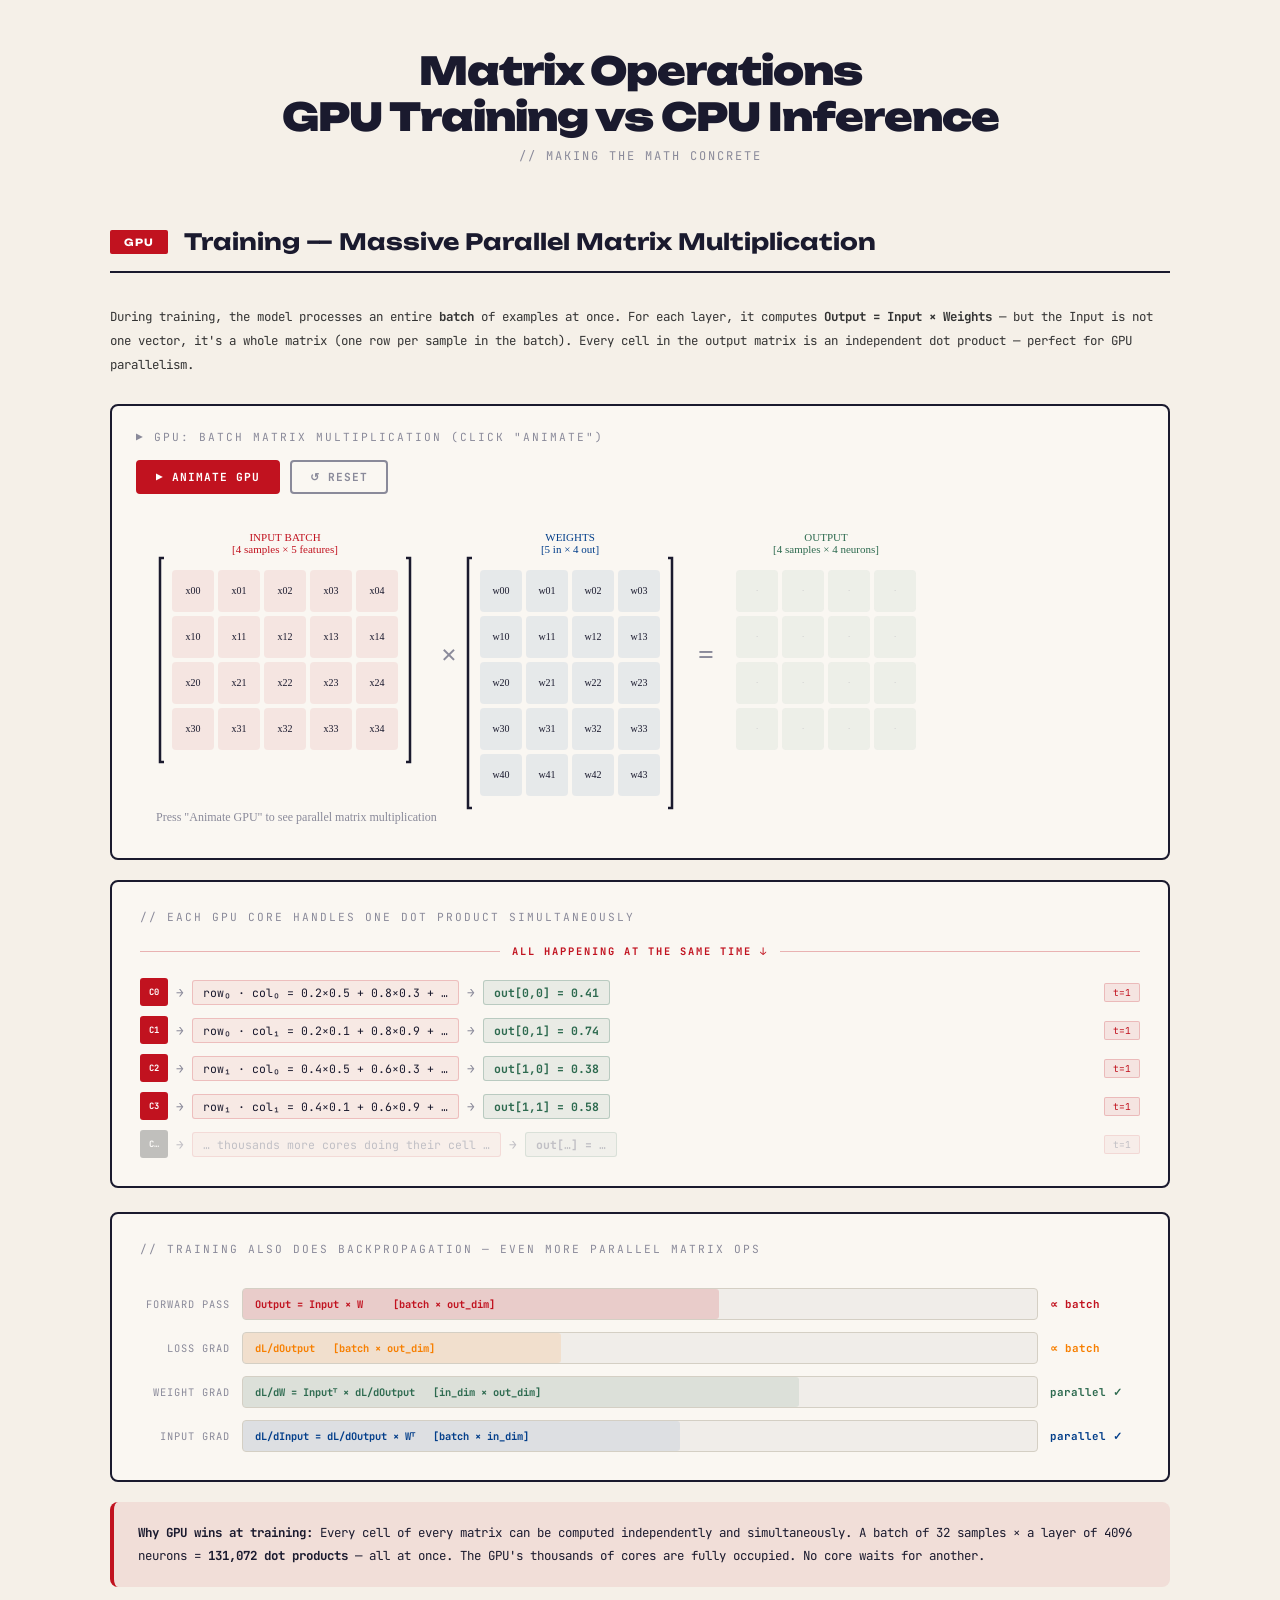
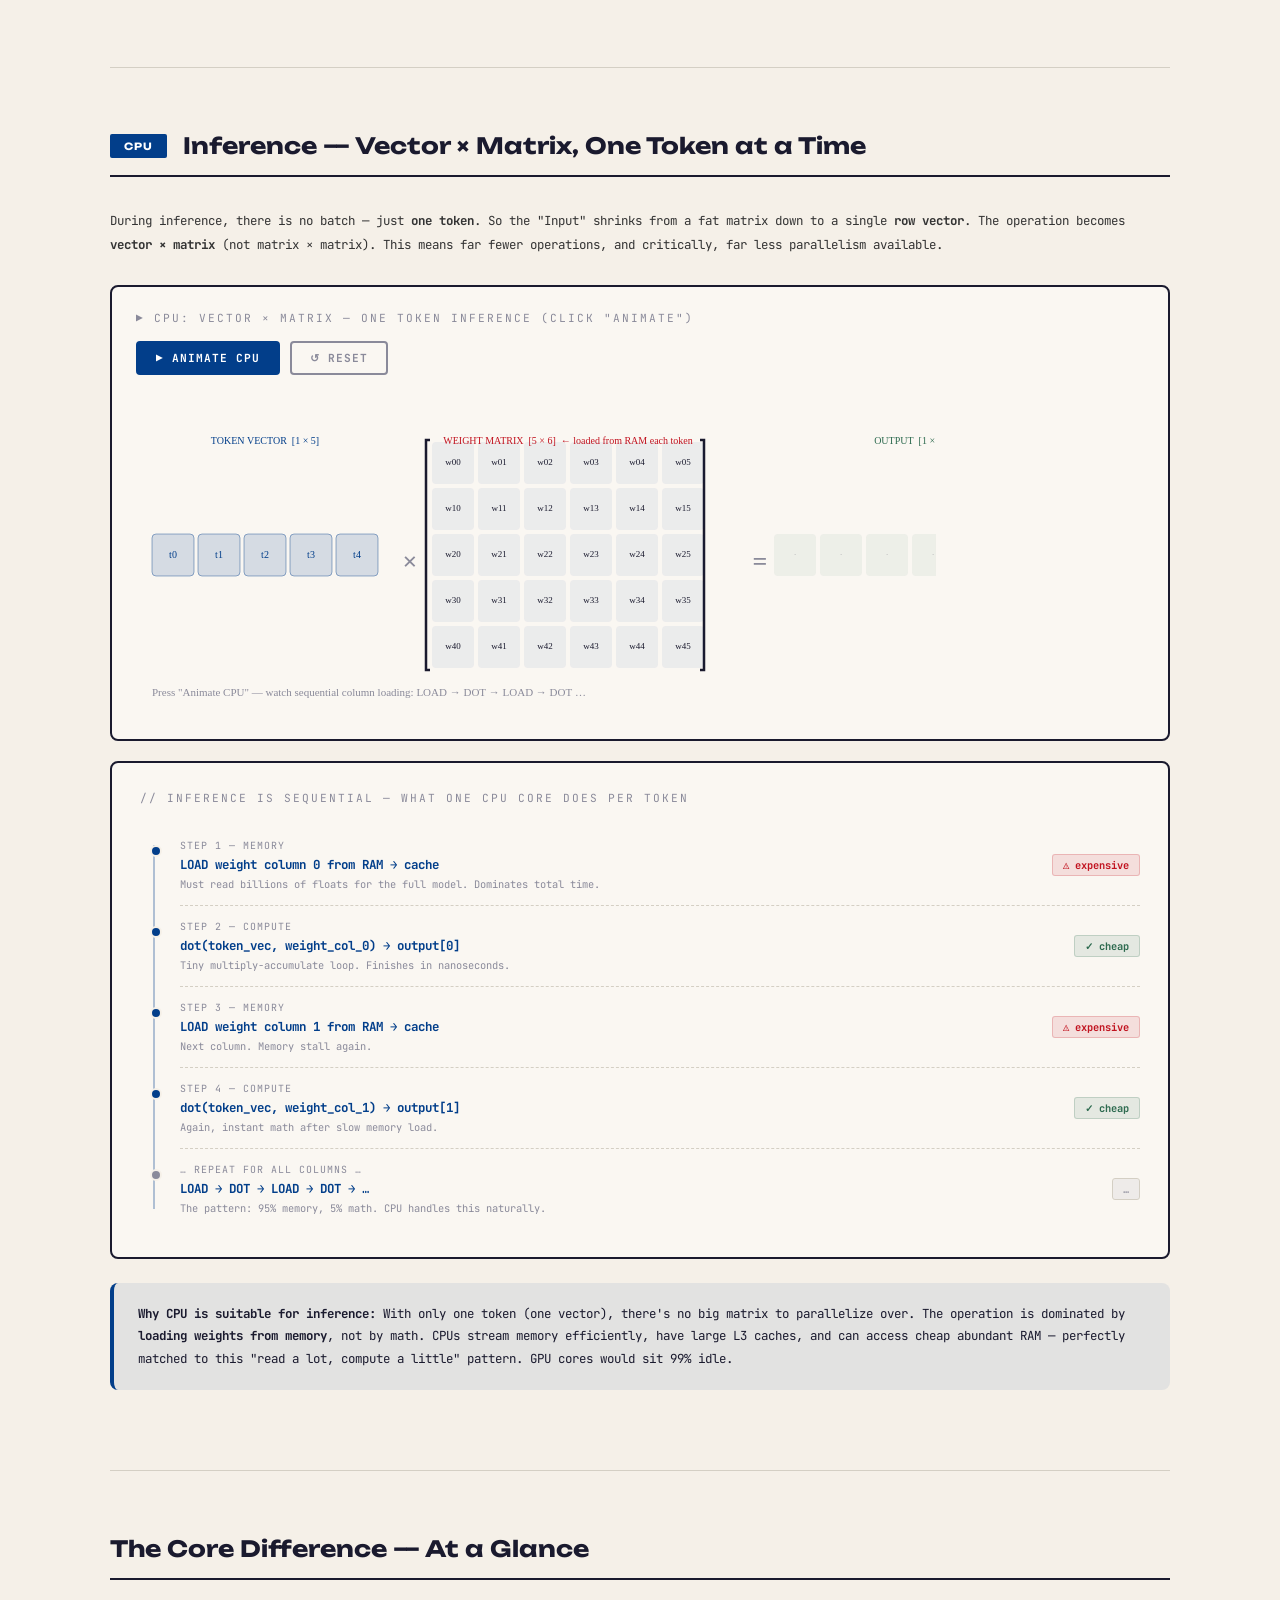
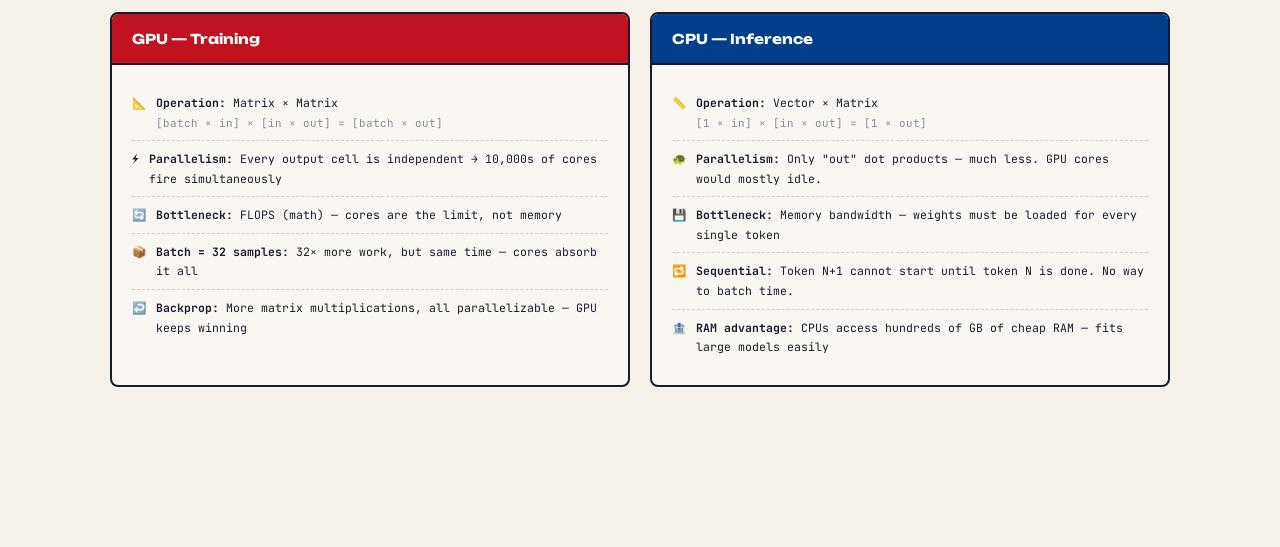
==== src/matrix_operations.html @ 8b4aabcf "diagrams" ====
<!DOCTYPE html>
<html lang="en">
<head>
<meta charset="UTF-8">
<meta name="viewport" content="width=device-width, initial-scale=1.0">
<title>Matrix Operations — GPU Training vs CPU Inference</title>
<link href="https://fonts.googleapis.com/css2?family=JetBrains+Mono:wght@400;700&family=Unbounded:wght@400;700;900&display=swap" rel="stylesheet">
<link rel="stylesheet" href="styles.css">
</head>
<body>
<div class="page">

<h1>Matrix Operations<br>GPU Training vs CPU Inference</h1>
<p class="subtitle">// making the math concrete</p>

<!-- ═══════════════════════════════════════════
     SECTION A: GPU — TRAINING
═══════════════════════════════════════════ -->
<div class="section">
  <div class="sec-header">
    <span class="sec-chip chip-gpu">GPU</span>
    <h2>Training — Massive Parallel Matrix Multiplication</h2>
  </div>

  <p style="font-size:0.78rem;line-height:1.9;color:#333;margin-bottom:28px;">
    During training, the model processes an entire <strong>batch</strong> of examples at once.
    For each layer, it computes <strong>Output = Input × Weights</strong> — but the Input is not
    one vector, it's a whole matrix (one row per sample in the batch).
    Every cell in the output matrix is an independent dot product — perfect for GPU parallelism.
  </p>

  <!-- Animated canvas: GPU matmul -->
  <div class="canvas-wrap">
    <div class="canvas-title">▶ GPU: Batch Matrix Multiplication (click "Animate")</div>
    <div class="controls">
      <button class="btn btn-gpu" onclick="startGPU()">▶ Animate GPU</button>
      <button class="btn btn-outline" onclick="resetGPU()">↺ Reset</button>
    </div>
    <canvas id="gpuCanvas" width="800" height="320"></canvas>
  </div>

  <!-- Parallel cores explanation -->
  <div class="parallel-grid">
    <div class="parallel-title">// each GPU core handles one dot product simultaneously</div>
    <div class="simultaneous-wrap">
      <div class="sim-line"></div>
      <div class="sim-badge">ALL happening at the same time ↓</div>
      <div class="sim-line"></div>
    </div>
    <div class="parallel-rows">
      <div class="p-row">
        <div class="p-core">C0</div>
        <span class="p-arrow">→</span>
        <span class="p-calc">row₀ · col₀ = 0.2×0.5 + 0.8×0.3 + … </span>
        <span class="p-arrow">→</span>
        <span class="p-result">out[0,0] = 0.41</span>
        <span class="p-time-badge">t=1</span>
      </div>
      <div class="p-row">
        <div class="p-core" style="animation-delay:0.1s">C1</div>
        <span class="p-arrow">→</span>
        <span class="p-calc">row₀ · col₁ = 0.2×0.1 + 0.8×0.9 + … </span>
        <span class="p-arrow">→</span>
        <span class="p-result">out[0,1] = 0.74</span>
        <span class="p-time-badge">t=1</span>
      </div>
      <div class="p-row">
        <div class="p-core" style="animation-delay:0.2s">C2</div>
        <span class="p-arrow">→</span>
        <span class="p-calc">row₁ · col₀ = 0.4×0.5 + 0.6×0.3 + … </span>
        <span class="p-arrow">→</span>
        <span class="p-result">out[1,0] = 0.38</span>
        <span class="p-time-badge">t=1</span>
      </div>
      <div class="p-row">
        <div class="p-core" style="animation-delay:0.3s">C3</div>
        <span class="p-arrow">→</span>
        <span class="p-calc">row₁ · col₁ = 0.4×0.1 + 0.6×0.9 + … </span>
        <span class="p-arrow">→</span>
        <span class="p-result">out[1,1] = 0.58</span>
        <span class="p-time-badge">t=1</span>
      </div>
      <div class="p-row" style="opacity:0.5">
        <div class="p-core" style="animation-delay:0.4s;background:#888">C…</div>
        <span class="p-arrow">→</span>
        <span class="p-calc" style="color:var(--muted)">… thousands more cores doing their cell …</span>
        <span class="p-arrow">→</span>
        <span class="p-result" style="color:var(--muted)">out[…] = …</span>
        <span class="p-time-badge" style="color:var(--muted)">t=1</span>
      </div>
    </div>
  </div>

  <!-- Backprop -->
  <div class="backprop-flow">
    <div class="parallel-title">// training also does backpropagation — even more parallel matrix ops</div>
    <div class="bp-row">
      <div class="bp-label">Forward pass</div>
      <div class="bp-bar-wrap">
        <div class="bp-bar" style="width:60%;background:rgba(193,18,31,0.15);color:var(--gpu);animation-delay:0.2s">
          Output = Input × W &nbsp;&nbsp;&nbsp; [batch × out_dim]
        </div>
      </div>
      <div class="bp-val" style="color:var(--gpu)">∝ batch</div>
    </div>
    <div class="bp-row">
      <div class="bp-label">Loss grad</div>
      <div class="bp-bar-wrap">
        <div class="bp-bar" style="width:40%;background:rgba(247,127,0,0.12);color:var(--accent);animation-delay:0.4s">
          dL/dOutput &nbsp; [batch × out_dim]
        </div>
      </div>
      <div class="bp-val" style="color:var(--accent)">∝ batch</div>
    </div>
    <div class="bp-row">
      <div class="bp-label">Weight grad</div>
      <div class="bp-bar-wrap">
        <div class="bp-bar" style="width:70%;background:rgba(45,106,79,0.1);color:var(--green);animation-delay:0.6s">
          dL/dW = Inputᵀ × dL/dOutput &nbsp; [in_dim × out_dim]
        </div>
      </div>
      <div class="bp-val" style="color:var(--green)">parallel ✓</div>
    </div>
    <div class="bp-row">
      <div class="bp-label">Input grad</div>
      <div class="bp-bar-wrap">
        <div class="bp-bar" style="width:55%;background:rgba(2,62,138,0.08);color:var(--cpu);animation-delay:0.8s">
          dL/dInput = dL/dOutput × Wᵀ &nbsp; [batch × in_dim]
        </div>
      </div>
      <div class="bp-val" style="color:var(--cpu)">parallel ✓</div>
    </div>
  </div>

  <div class="insight insight-gpu">
    <strong>Why GPU wins at training:</strong> Every cell of every matrix can be computed independently and simultaneously.
    A batch of 32 samples × a layer of 4096 neurons = <strong>131,072 dot products</strong> — all at once.
    The GPU's thousands of cores are fully occupied. No core waits for another.
  </div>
</div>

<div class="divider"></div>

<!-- ═══════════════════════════════════════════
     SECTION B: CPU — INFERENCE
═══════════════════════════════════════════ -->
<div class="section">
  <div class="sec-header">
    <span class="sec-chip chip-cpu">CPU</span>
    <h2>Inference — Vector × Matrix, One Token at a Time</h2>
  </div>

  <p style="font-size:0.78rem;line-height:1.9;color:#333;margin-bottom:28px;">
    During inference, there is no batch — just <strong>one token</strong>.
    So the "Input" shrinks from a fat matrix down to a single <strong>row vector</strong>.
    The operation becomes <strong>vector × matrix</strong> (not matrix × matrix).
    This means far fewer operations, and critically, far less parallelism available.
  </p>

  <div class="canvas-wrap">
    <div class="canvas-title">▶ CPU: Vector × Matrix — One Token Inference (click "Animate")</div>
    <div class="controls">
      <button class="btn btn-cpu" onclick="startCPU()">▶ Animate CPU</button>
      <button class="btn btn-outline" onclick="resetCPU()">↺ Reset</button>
    </div>
    <canvas id="cpuCanvas" width="800" height="320"></canvas>
  </div>

  <!-- Sequential core usage -->
  <div class="sequential-wrap">
    <div class="parallel-title">// inference is sequential — what one CPU core does per token</div>
    <div class="seq-timeline">

      <div class="seq-step" style="animation-delay:0.1s">
        <div class="seq-dot"></div>
        <div class="seq-content">
          <div class="seq-step-label">Step 1 — memory</div>
          <div class="seq-op">LOAD weight column 0 from RAM → cache</div>
          <div class="seq-note">Must read billions of floats for the full model. Dominates total time.</div>
        </div>
        <div class="seq-cost cost-high">⚠ expensive</div>
      </div>

      <div class="seq-step" style="animation-delay:0.25s">
        <div class="seq-dot"></div>
        <div class="seq-content">
          <div class="seq-step-label">Step 2 — compute</div>
          <div class="seq-op">dot(token_vec, weight_col_0) → output[0]</div>
          <div class="seq-note">Tiny multiply-accumulate loop. Finishes in nanoseconds.</div>
        </div>
        <div class="seq-cost cost-low">✓ cheap</div>
      </div>

      <div class="seq-step" style="animation-delay:0.4s">
        <div class="seq-dot"></div>
        <div class="seq-content">
          <div class="seq-step-label">Step 3 — memory</div>
          <div class="seq-op">LOAD weight column 1 from RAM → cache</div>
          <div class="seq-note">Next column. Memory stall again.</div>
        </div>
        <div class="seq-cost cost-high">⚠ expensive</div>
      </div>

      <div class="seq-step" style="animation-delay:0.55s">
        <div class="seq-dot"></div>
        <div class="seq-content">
          <div class="seq-step-label">Step 4 — compute</div>
          <div class="seq-op">dot(token_vec, weight_col_1) → output[1]</div>
          <div class="seq-note">Again, instant math after slow memory load.</div>
        </div>
        <div class="seq-cost cost-low">✓ cheap</div>
      </div>

      <div class="seq-step" style="animation-delay:0.7s;opacity:0.6">
        <div class="seq-dot" style="background:var(--muted)"></div>
        <div class="seq-content">
          <div class="seq-step-label">… repeat for all columns …</div>
          <div class="seq-op">LOAD → DOT → LOAD → DOT → …</div>
          <div class="seq-note">The pattern: 95% memory, 5% math. CPU handles this naturally.</div>
        </div>
        <div class="seq-cost" style="background:rgba(138,138,154,0.1);color:var(--muted);border:1px solid var(--border)">…</div>
      </div>

    </div>
  </div>

  <div class="insight insight-cpu">
    <strong>Why CPU is suitable for inference:</strong> With only one token (one vector), there's no big matrix to parallelize over.
    The operation is dominated by <strong>loading weights from memory</strong>, not by math.
    CPUs stream memory efficiently, have large L3 caches, and can access cheap abundant RAM —
    perfectly matched to this "read a lot, compute a little" pattern. GPU cores would sit 99% idle.
  </div>
</div>

<div class="divider"></div>

<!-- ═══════════════════════════════════════════
     SECTION C: SIDE BY SIDE
═══════════════════════════════════════════ -->
<div class="section">
  <div class="sec-header">
    <h2>The Core Difference — At a Glance</h2>
  </div>

  <div class="final-compare">
    <div class="fc-card">
      <div class="fc-header gpu-head">GPU — Training</div>
      <div class="fc-body">
        <div class="fc-item"><span class="fc-icon">📐</span><span><strong>Operation:</strong> Matrix × Matrix<br><span style="color:var(--muted);font-size:0.68rem">[batch × in] × [in × out] = [batch × out]</span></span></div>
        <div class="fc-item"><span class="fc-icon">⚡</span><span><strong>Parallelism:</strong> Every output cell is independent → 10,000s of cores fire simultaneously</span></div>
        <div class="fc-item"><span class="fc-icon">🔄</span><span><strong>Bottleneck:</strong> FLOPS (math) — cores are the limit, not memory</span></div>
        <div class="fc-item"><span class="fc-icon">📦</span><span><strong>Batch = 32 samples:</strong> 32× more work, but same time — cores absorb it all</span></div>
        <div class="fc-item"><span class="fc-icon">↩️</span><span><strong>Backprop:</strong> More matrix multiplications, all parallelizable — GPU keeps winning</span></div>
      </div>
    </div>
    <div class="fc-card">
      <div class="fc-header cpu-head">CPU — Inference</div>
      <div class="fc-body">
        <div class="fc-item"><span class="fc-icon">📏</span><span><strong>Operation:</strong> Vector × Matrix<br><span style="color:var(--muted);font-size:0.68rem">[1 × in] × [in × out] = [1 × out]</span></span></div>
        <div class="fc-item"><span class="fc-icon">🐢</span><span><strong>Parallelism:</strong> Only "out" dot products — much less. GPU cores would mostly idle.</span></div>
        <div class="fc-item"><span class="fc-icon">💾</span><span><strong>Bottleneck:</strong> Memory bandwidth — weights must be loaded for every single token</span></div>
        <div class="fc-item"><span class="fc-icon">🔁</span><span><strong>Sequential:</strong> Token N+1 cannot start until token N is done. No way to batch time.</span></div>
        <div class="fc-item"><span class="fc-icon">🏦</span><span><strong>RAM advantage:</strong> CPUs access hundreds of GB of cheap RAM — fits large models easily</span></div>
      </div>
    </div>
  </div>
</div>

</div><!-- /page -->

<script>
// ─── GPU Canvas Animation ───
const gpuC = document.getElementById('gpuCanvas');
const gpuCtx = gpuC.getContext('2d');
let gpuAnim = null;

const ROWS_A = 4, COLS_A = 5; // Input batch: 4 samples × 5 features
const ROWS_B = 5, COLS_B = 4; // Weights: 5×4
const ROWS_C = 4, COLS_C = 4; // Output: 4×4

const CELL = 42, GAP = 4, PAD = 16;
const matW = (n) => n * (CELL + GAP) - GAP + PAD*2;
const matH = (n) => n * (CELL + GAP) - GAP + PAD*2;

function drawMatrix(ctx, x, y, rows, cols, colorFn, labels, highlightRow, highlightCol, alpha=1) {
  ctx.save();
  ctx.globalAlpha = alpha;
  // bracket left
  ctx.strokeStyle = '#1a1a2e'; ctx.lineWidth = 2.5;
  ctx.beginPath();
  ctx.moveTo(x+8, y+4); ctx.lineTo(x+4, y+4); ctx.lineTo(x+4, y+matH(rows)-4); ctx.lineTo(x+8, y+matH(rows)-4);
  ctx.stroke();
  // bracket right
  let rw = matW(cols);
  ctx.beginPath();
  ctx.moveTo(x+rw-8, y+4); ctx.lineTo(x+rw-4, y+4); ctx.lineTo(x+rw-4, y+matH(rows)-4); ctx.lineTo(x+rw-8, y+matH(rows)-4);
  ctx.stroke();

  for (let r=0; r<rows; r++) {
    for (let c=0; c<cols; c++) {
      let cx = x + PAD + c*(CELL+GAP);
      let cy = y + PAD + r*(CELL+GAP);
      let isHL = (r === highlightRow || c === highlightCol) && highlightRow !== undefined;
      let isActive = r === highlightRow && c === highlightCol && highlightRow !== undefined;

      ctx.fillStyle = colorFn(r, c, isHL, isActive);
      ctx.beginPath();
      ctx.roundRect(cx, cy, CELL, CELL, 4);
      ctx.fill();
      if (isActive) {
        ctx.strokeStyle = '#c1121f'; ctx.lineWidth = 2;
        ctx.stroke();
      }

      ctx.fillStyle = isActive ? '#c1121f' : '#1a1a2e';
      ctx.font = `${isActive?'bold ':''}10px JetBrains Mono`;
      ctx.textAlign = 'center'; ctx.textBaseline = 'middle';
      let label = labels ? labels(r,c) : `${r}${c}`;
      ctx.fillText(label, cx+CELL/2, cy+CELL/2);
    }
  }
  ctx.restore();
}

function gpuColorA(r,c,hl,act) {
  if (act) return 'rgba(193,18,31,0.35)';
  if (hl) return 'rgba(193,18,31,0.18)';
  return 'rgba(193,18,31,0.08)';
}
function gpuColorB(r,c,hl,act) {
  if (act) return 'rgba(2,62,138,0.35)';
  if (hl) return 'rgba(2,62,138,0.18)';
  return 'rgba(2,62,138,0.08)';
}
function gpuColorC(r,c,hl,act) {
  if (act) return 'rgba(45,106,79,0.5)';
  return 'rgba(45,106,79,0.1)';
}

let gpuStep = -1;
let gpuCompleted = new Set();

function drawGPUFrame() {
  const W = gpuC.width, H = gpuC.height;
  const dpr = window.devicePixelRatio || 1;
  gpuCtx.clearRect(0,0,W,H);
  gpuCtx.fillStyle = '#faf7f2';
  gpuCtx.fillRect(0,0,W,H);

  // positions
  const aX = 20, aY = 40;
  const opX = aX + matW(COLS_A) + 20;
  const bX = opX + 30;
  const eq = bX + matW(COLS_B) + 16;
  const cX = eq + 28;

  const row = gpuStep >= 0 ? Math.floor(gpuStep / COLS_C) : undefined;
  const col = gpuStep >= 0 ? gpuStep % COLS_C : undefined;

  // draw A (input batch)
  drawMatrix(gpuCtx, aX, aY, ROWS_A, COLS_A, gpuColorA,
    (r,c) => `x${r}${c}`,
    row, undefined);

  // × sign
  gpuCtx.font = 'bold 28px Unbounded';
  gpuCtx.fillStyle = '#8a8a9a';
  gpuCtx.textAlign = 'center';
  gpuCtx.fillText('×', opX + 15, aY + matH(ROWS_A)/2 + 4);

  // draw B (weights)
  drawMatrix(gpuCtx, bX, aY, ROWS_B, COLS_B, gpuColorB,
    (r,c) => `w${r}${c}`,
    undefined, col);

  // = sign
  gpuCtx.fillText('=', eq + 14, aY + matH(ROWS_C)/2 + 4);

  // draw C (output) — show completed cells
  for (let r=0; r<ROWS_C; r++) {
    for (let c=0; c<COLS_C; c++) {
      let cx2 = cX + PAD + c*(CELL+GAP);
      let cy2 = aY + PAD + r*(CELL+GAP);
      let key = r*COLS_C+c;
      let isNow = r===row && c===col;
      let isDone = gpuCompleted.has(key) || isNow;

      gpuCtx.fillStyle = isDone ? 'rgba(45,106,79,0.45)' : 'rgba(45,106,79,0.06)';
      gpuCtx.beginPath();
      gpuCtx.roundRect(cx2, cy2, CELL, CELL, 4);
      gpuCtx.fill();

      if (isNow) {
        gpuCtx.strokeStyle = '#2d6a4f'; gpuCtx.lineWidth = 2;
        gpuCtx.stroke();
      }

      gpuCtx.font = `${isNow?'bold ':''}9px JetBrains Mono`;
      gpuCtx.fillStyle = isDone ? '#2d6a4f' : '#ccc';
      gpuCtx.textAlign = 'center'; gpuCtx.textBaseline = 'middle';
      gpuCtx.fillText(isDone ? `o${r}${c}` : '·', cx2+CELL/2, cy2+CELL/2);
    }
  }

  // labels
  gpuCtx.font = '11px JetBrains Mono';
  gpuCtx.fillStyle = '#c1121f';
  gpuCtx.textAlign = 'center';
  gpuCtx.fillText('INPUT BATCH', aX + matW(COLS_A)/2, aY - 16);
  gpuCtx.fillText('[4 samples × 5 features]', aX + matW(COLS_A)/2, aY - 4);

  gpuCtx.fillStyle = '#023e8a';
  gpuCtx.fillText('WEIGHTS', bX + matW(COLS_B)/2, aY - 16);
  gpuCtx.fillText('[5 in × 4 out]', bX + matW(COLS_B)/2, aY - 4);

  gpuCtx.fillStyle = '#2d6a4f';
  gpuCtx.fillText('OUTPUT', cX + matW(COLS_C)/2, aY - 16);
  gpuCtx.fillText('[4 samples × 4 neurons]', cX + matW(COLS_C)/2, aY - 4);

  // parallel annotation
  const total = ROWS_C * COLS_C;
  const done = gpuCompleted.size + (gpuStep>=0?1:0);

  if (gpuStep >= 0) {
    gpuCtx.fillStyle = '#1a1a2e';
    gpuCtx.font = 'bold 12px JetBrains Mono';
    gpuCtx.textAlign = 'left';
    let note = gpuStep < total
      ? `GPU: ${total} cores fire simultaneously → all ${total} outputs at t=1`
      : `✓ All ${total} output cells computed in parallel — done!`;
    gpuCtx.fillText(note, 20, H - 28);

    gpuCtx.fillStyle = '#c1121f';
    gpuCtx.font = '11px JetBrains Mono';
    gpuCtx.fillText(`(animating sequentially to show the concept — real GPU does all at once)`, 20, H - 12);
  } else {
    gpuCtx.fillStyle = '#8a8a9a';
    gpuCtx.font = '12px JetBrains Mono';
    gpuCtx.textAlign = 'left';
    gpuCtx.fillText('Press "Animate GPU" to see parallel matrix multiplication', 20, H-16);
  }
}

function startGPU() {
  if (gpuAnim) return;
  gpuStep = 0;
  gpuCompleted = new Set();
  const total = ROWS_C * COLS_C;
  drawGPUFrame();
  gpuAnim = setInterval(() => {
    if (gpuStep >= 0) gpuCompleted.add(Math.floor(gpuStep/COLS_C)*COLS_C + gpuStep%COLS_C);

    // In real GPU all happen at once — show fast
    gpuStep++;
    drawGPUFrame();
    if (gpuStep >= total) {
      clearInterval(gpuAnim);
      gpuAnim = null;
    }
  }, 180);
}

function resetGPU() {
  if (gpuAnim) { clearInterval(gpuAnim); gpuAnim = null; }
  gpuStep = -1;
  gpuCompleted = new Set();
  drawGPUFrame();
}

// ─── CPU Canvas Animation ───
const cpuC = document.getElementById('cpuCanvas');
const cpuCtx = cpuC.getContext('2d');
let cpuAnim = null;
let cpuStep = -1;
let cpuDone = new Set();

const VEC_LEN = 5;  // input vector size
const W_COLS = 6;   // weight columns

function drawCPUFrame() {
  const W = cpuC.width, H = cpuC.height;
  cpuCtx.clearRect(0,0,W,H);
  cpuCtx.fillStyle = '#faf7f2';
  cpuCtx.fillRect(0,0,W,H);

  const curWcol = cpuStep;

  // Layout: all elements share the same vertical center
  // Weight matrix is VEC_LEN rows tall — compute its total height
  const matrixH = VEC_LEN * (CELL + GAP) - GAP;
  const matrixW_total = W_COLS * (CELL + GAP) - GAP;
  const vecW_total = VEC_LEN * (CELL + GAP) - GAP;
  const outW_total = W_COLS * (CELL + GAP) - GAP;

  // Reserve top 36px for labels, bottom 48px for annotations
  const usableTop = 50;
  const usableH = H - usableTop - 50;
  const centerY = usableTop + usableH / 2;

  // Vector is 1 row tall — center it on centerY
  const vecY = centerY - CELL / 2;

  // Weight matrix — center vertically on centerY
  const matTopY = centerY - matrixH / 2;

  // X positions
  const vX = 16;
  const opX = vX + vecW_total + 18;
  const wX = opX + 28;
  const eqX = wX + matrixW_total + PAD*2 + 18;
  const outX = eqX + 28;

  // ── Draw input vector (1 row, VEC_LEN cols) ──
  for (let i = 0; i < VEC_LEN; i++) {
    let cx = vX + i * (CELL + GAP);
    let cy = vecY;
    cpuCtx.fillStyle = 'rgba(2,62,138,0.15)';
    cpuCtx.beginPath(); cpuCtx.roundRect(cx, cy, CELL, CELL, 4); cpuCtx.fill();
    cpuCtx.strokeStyle = 'rgba(2,62,138,0.4)'; cpuCtx.lineWidth = 1;
    cpuCtx.stroke();
    cpuCtx.font = '10px JetBrains Mono';
    cpuCtx.fillStyle = '#023e8a';
    cpuCtx.textAlign = 'center'; cpuCtx.textBaseline = 'middle';
    cpuCtx.fillText(`t${i}`, cx + CELL/2, cy + CELL/2);
  }

  // ── × sign — vertically centered ──
  cpuCtx.font = 'bold 26px Unbounded';
  cpuCtx.fillStyle = '#8a8a9a';
  cpuCtx.textAlign = 'center';
  cpuCtx.fillText('×', opX + 14, centerY + 8);

  // ── Draw weight matrix (VEC_LEN rows × W_COLS cols) ──
  // Add brackets
  cpuCtx.strokeStyle = '#1a1a2e'; cpuCtx.lineWidth = 2.5;
  // left bracket
  cpuCtx.beginPath();
  cpuCtx.moveTo(wX + 6, matTopY - 2);
  cpuCtx.lineTo(wX + 2, matTopY - 2);
  cpuCtx.lineTo(wX + 2, matTopY + matrixH + 2);
  cpuCtx.lineTo(wX + 6, matTopY + matrixH + 2);
  cpuCtx.stroke();
  // right bracket
  let wRight = wX + matrixW_total + 8;
  cpuCtx.beginPath();
  cpuCtx.moveTo(wRight - 4, matTopY - 2);
  cpuCtx.lineTo(wRight, matTopY - 2);
  cpuCtx.lineTo(wRight, matTopY + matrixH + 2);
  cpuCtx.lineTo(wRight - 4, matTopY + matrixH + 2);
  cpuCtx.stroke();

  for (let r = 0; r < VEC_LEN; r++) {
    for (let c = 0; c < W_COLS; c++) {
      let cx = wX + 8 + c * (CELL + GAP);
      let cy = matTopY + r * (CELL + GAP);
      let isActive = c === curWcol && cpuStep >= 0;

      cpuCtx.fillStyle = isActive
        ? 'rgba(193,18,31,0.28)'
        : cpuDone.has(c) ? 'rgba(2,62,138,0.13)' : 'rgba(2,62,138,0.06)';
      cpuCtx.beginPath(); cpuCtx.roundRect(cx, cy, CELL, CELL, 4); cpuCtx.fill();
      if (isActive) {
        cpuCtx.strokeStyle = '#c1121f'; cpuCtx.lineWidth = 2; cpuCtx.stroke();
      }
      cpuCtx.font = `${isActive ? 'bold ' : ''}9px JetBrains Mono`;
      cpuCtx.fillStyle = isActive ? '#c1121f' : '#1a1a2e';
      cpuCtx.textAlign = 'center'; cpuCtx.textBaseline = 'middle';
      cpuCtx.fillText(`w${r}${c}`, cx + CELL/2, cy + CELL/2);
    }
  }

  // ── = sign — vertically centered ──
  cpuCtx.font = 'bold 26px Unbounded';
  cpuCtx.fillStyle = '#8a8a9a';
  cpuCtx.textAlign = 'center';
  cpuCtx.fillText('=', eqX + 14, centerY + 8);

  // ── Draw output vector (1 row, W_COLS cols) ──
  for (let c = 0; c < W_COLS; c++) {
    let cx = outX + c * (CELL + GAP);
    let cy = vecY;
    let isNow = c === curWcol && cpuStep >= 0;
    let isDone = cpuDone.has(c) || isNow;
    cpuCtx.fillStyle = isDone ? 'rgba(45,106,79,0.4)' : 'rgba(45,106,79,0.06)';
    cpuCtx.beginPath(); cpuCtx.roundRect(cx, cy, CELL, CELL, 4); cpuCtx.fill();
    if (isNow) { cpuCtx.strokeStyle = '#2d6a4f'; cpuCtx.lineWidth = 2; cpuCtx.stroke(); }
    cpuCtx.font = `${isNow ? 'bold ' : ''}9px JetBrains Mono`;
    cpuCtx.fillStyle = isDone ? '#2d6a4f' : '#bbb';
    cpuCtx.textAlign = 'center'; cpuCtx.textBaseline = 'middle';
    cpuCtx.fillText(isDone ? `o${c}` : '·', cx + CELL/2, cy + CELL/2);
  }

  // ── Labels (above each element) ──
  cpuCtx.font = '10px JetBrains Mono';
  const labelY = usableTop - 4;

  cpuCtx.fillStyle = '#023e8a';
  cpuCtx.textAlign = 'center';
  cpuCtx.fillText('TOKEN VECTOR  [1 × 5]', vX + vecW_total/2, labelY);

  cpuCtx.fillStyle = '#c1121f';
  cpuCtx.fillText('WEIGHT MATRIX  [5 × 6]  ← loaded from RAM each token', wX + 8 + matrixW_total/2, labelY);

  cpuCtx.fillStyle = '#2d6a4f';
  cpuCtx.fillText('OUTPUT  [1 × 6]', outX + outW_total/2, labelY);

  // ── Bottom annotations ──
  const annY = H - 30;
  cpuCtx.textAlign = 'left';
  if (cpuStep >= 0 && cpuStep < W_COLS) {
    cpuCtx.fillStyle = '#1a1a2e';
    cpuCtx.font = 'bold 11px JetBrains Mono';
    cpuCtx.fillText(`⚠ LOAD column ${cpuStep} from RAM → dot product → output[${cpuStep}]`, 16, annY);
    cpuCtx.fillStyle = '#c1121f';
    cpuCtx.font = '10px JetBrains Mono';
    cpuCtx.fillText(`Pattern: LOAD (slow) → DOT (fast) → LOAD (slow) → DOT (fast) → …  Memory is the bottleneck`, 16, annY + 16);
  } else if (cpuStep >= W_COLS) {
    cpuCtx.fillStyle = '#2d6a4f';
    cpuCtx.font = 'bold 11px JetBrains Mono';
    cpuCtx.fillText(`✓ Token processed. For the next token, the entire weight matrix must be loaded again.`, 16, annY + 8);
  } else {
    cpuCtx.fillStyle = '#8a8a9a';
    cpuCtx.font = '11px JetBrains Mono';
    cpuCtx.fillText('Press "Animate CPU" — watch sequential column loading: LOAD → DOT → LOAD → DOT …', 16, annY + 8);
  }
}

function startCPU() {
  if (cpuAnim) return;
  cpuStep = 0;
  cpuDone = new Set();
  drawCPUFrame();
  cpuAnim = setInterval(() => {
    if (cpuStep > 0) cpuDone.add(cpuStep-1);
    cpuStep++;
    drawCPUFrame();
    if (cpuStep > W_COLS) {
      clearInterval(cpuAnim);
      cpuAnim = null;
    }
  }, 700);
}

function resetCPU() {
  if (cpuAnim) { clearInterval(cpuAnim); cpuAnim = null; }
  cpuStep = -1;
  cpuDone = new Set();
  drawCPUFrame();
}

// Initial draws
drawGPUFrame();
drawCPUFrame();
</script>

</body>
</html>
---- src/styles.css ----
:root {
  --bg: #f5f0e8;
  --paper: #faf7f2;
  --ink: #1a1a2e;
  --gpu: #c1121f;
  --cpu: #023e8a;
  --accent: #f77f00;
  --muted: #8a8a9a;
  --border: #d4cfc4;
  --gpu-light: rgba(193,18,31,0.08);
  --cpu-light: rgba(2,62,138,0.08);
  --green: #2d6a4f;
}

* { margin:0; padding:0; box-sizing:border-box; }

body {
  background: var(--bg);
  color: var(--ink);
  font-family: 'JetBrains Mono', monospace;
  min-height: 100vh;
  padding: 48px 24px 80px;
}

h1 {
  font-family: 'Unbounded', sans-serif;
  font-size: clamp(1.4rem, 3.5vw, 2.4rem);
  font-weight: 900;
  text-align: center;
  line-height: 1.2;
  margin-bottom: 8px;
  letter-spacing: -1px;
}

.subtitle {
  text-align: center;
  font-size: 0.75rem;
  color: var(--muted);
  margin-bottom: 64px;
  letter-spacing: 2px;
  text-transform: uppercase;
}

.page { max-width: 1060px; margin: 0 auto; }

/* SECTION */
.section { margin-bottom: 80px; }

.sec-header {
  display: flex;
  align-items: center;
  gap: 16px;
  margin-bottom: 32px;
  padding-bottom: 16px;
  border-bottom: 2px solid var(--ink);
}

.sec-chip {
  font-family: 'Unbounded', sans-serif;
  font-size: 0.62rem;
  font-weight: 700;
  padding: 6px 14px;
  border-radius: 2px;
  letter-spacing: 1px;
  text-transform: uppercase;
}

.chip-gpu { background: var(--gpu); color: #fff; }
.chip-cpu { background: var(--cpu); color: #fff; }

.sec-header h2 {
  font-family: 'Unbounded', sans-serif;
  font-size: clamp(1rem, 2vw, 1.4rem);
  font-weight: 700;
}

/* MATRIX STYLES */
.matrix-equation {
  display: flex;
  align-items: center;
  gap: 20px;
  flex-wrap: wrap;
  margin-bottom: 24px;
}

.eq-label {
  font-size: 0.7rem;
  color: var(--muted);
  margin-bottom: 6px;
  letter-spacing: 1px;
  text-transform: uppercase;
}

.matrix-wrap { display: flex; flex-direction: column; align-items: center; }

.matrix {
  display: inline-grid;
  gap: 3px;
  padding: 12px;
  background: var(--paper);
  border: 2px solid var(--ink);
  border-radius: 4px;
  position: relative;
}

.matrix::before, .matrix::after {
  content: '';
  position: absolute;
  top: 4px; bottom: 4px;
  width: 3px;
  background: var(--ink);
}
.matrix::before { left: -6px; border-radius: 2px 0 0 2px; }
.matrix::after  { right: -6px; border-radius: 0 2px 2px 0; }

.cell {
  width: 36px;
  height: 36px;
  border-radius: 3px;
  display: flex;
  align-items: center;
  justify-content: center;
  font-size: 0.72rem;
  font-weight: 700;
  transition: all 0.3s ease;
  cursor: default;
}

.cell-weight { background: rgba(193,18,31,0.12); color: var(--gpu); border: 1px solid rgba(193,18,31,0.25); }
.cell-input  { background: rgba(2,62,138,0.1);  color: var(--cpu); border: 1px solid rgba(2,62,138,0.25); }
.cell-output { background: rgba(45,106,79,0.1); color: var(--green); border: 1px solid rgba(45,106,79,0.3); }
.cell-grad   { background: rgba(247,127,0,0.1); color: var(--accent); border: 1px solid rgba(247,127,0,0.3); }
.cell-active { transform: scale(1.15); box-shadow: 0 0 0 2px var(--gpu), 0 4px 12px rgba(193,18,31,0.3); z-index:2; }
.cell-cpu-active { transform: scale(1.1); box-shadow: 0 0 0 2px var(--cpu); z-index:2; }

.op-sign {
  font-family: 'Unbounded', sans-serif;
  font-size: 1.6rem;
  font-weight: 900;
  color: var(--muted);
  padding: 0 4px;
  align-self: center;
  margin-top: 20px;
}

.result-arrow {
  font-size: 1.4rem;
  color: var(--muted);
  align-self: center;
  margin-top: 20px;
}

/* GPU parallel highlight */
.parallel-grid {
  background: var(--paper);
  border: 2px solid var(--ink);
  border-radius: 8px;
  padding: 28px;
  margin-bottom: 24px;
}

.parallel-title {
  font-size: 0.7rem;
  text-transform: uppercase;
  letter-spacing: 2px;
  color: var(--muted);
  margin-bottom: 20px;
}

.parallel-rows { display: flex; flex-direction: column; gap: 10px; }

.p-row {
  display: flex;
  align-items: center;
  gap: 8px;
}

.p-core {
  width: 28px;
  height: 28px;
  background: var(--gpu);
  border-radius: 3px;
  display: flex;
  align-items: center;
  justify-content: center;
  color: #fff;
  font-size: 0.55rem;
  font-weight: 700;
  flex-shrink: 0;
  animation: core-light 1.5s ease infinite alternate;
}

@keyframes core-light {
  from { opacity: 0.7; }
  to   { opacity: 1; box-shadow: 0 0 8px rgba(193,18,31,0.5); }
}

.p-arrow { color: var(--muted); font-size: 0.8rem; }

.p-calc {
  font-size: 0.72rem;
  color: var(--ink);
  background: rgba(193,18,31,0.06);
  padding: 4px 10px;
  border-radius: 3px;
  border: 1px solid rgba(193,18,31,0.2);
  white-space: nowrap;
}

.p-result {
  font-size: 0.72rem;
  color: var(--green);
  font-weight: 700;
  background: rgba(45,106,79,0.08);
  padding: 4px 10px;
  border-radius: 3px;
  border: 1px solid rgba(45,106,79,0.25);
}

.p-time-badge {
  margin-left: auto;
  font-size: 0.6rem;
  color: var(--gpu);
  background: rgba(193,18,31,0.08);
  border: 1px solid rgba(193,18,31,0.2);
  padding: 2px 8px;
  border-radius: 2px;
}

/* SIMULTANEOUS label */
.simultaneous-wrap {
  display: flex;
  align-items: center;
  gap: 12px;
  margin: 12px 0 20px;
}

.sim-line {
  flex: 1;
  height: 1px;
  background: var(--gpu);
  opacity: 0.3;
}

.sim-badge {
  font-size: 0.65rem;
  color: var(--gpu);
  letter-spacing: 2px;
  text-transform: uppercase;
  font-weight: 700;
}

/* CPU sequential */
.sequential-wrap {
  background: var(--paper);
  border: 2px solid var(--ink);
  border-radius: 8px;
  padding: 28px;
  margin-bottom: 24px;
}

.seq-timeline {
  display: flex;
  flex-direction: column;
  gap: 0;
  position: relative;
  padding-left: 40px;
}

.seq-timeline::before {
  content: '';
  position: absolute;
  left: 13px;
  top: 20px;
  bottom: 20px;
  width: 2px;
  background: var(--cpu);
  opacity: 0.3;
}

.seq-step {
  display: flex;
  align-items: flex-start;
  gap: 14px;
  padding: 14px 0;
  border-bottom: 1px dashed var(--border);
  position: relative;
  animation: seq-appear 0.5s ease both;
}

.seq-step:last-child { border-bottom: none; }

@keyframes seq-appear {
  from { opacity: 0; transform: translateX(-10px); }
  to   { opacity: 1; transform: translateX(0); }
}

.seq-dot {
  position: absolute;
  left: -30px;
  top: 20px;
  width: 12px;
  height: 12px;
  border-radius: 50%;
  background: var(--cpu);
  border: 2px solid var(--bg);
  flex-shrink: 0;
}

.seq-content { flex: 1; }

.seq-step-label {
  font-size: 0.62rem;
  text-transform: uppercase;
  letter-spacing: 1px;
  color: var(--muted);
  margin-bottom: 4px;
}

.seq-op {
  font-size: 0.78rem;
  font-weight: 700;
  color: var(--cpu);
  margin-bottom: 4px;
}

.seq-note {
  font-size: 0.65rem;
  color: var(--muted);
}

.seq-cost {
  font-size: 0.65rem;
  padding: 3px 10px;
  border-radius: 3px;
  font-weight: 700;
  align-self: center;
  white-space: nowrap;
}

.cost-high { background: rgba(193,18,31,0.1); color: var(--gpu); border: 1px solid rgba(193,18,31,0.2); }
.cost-low  { background: rgba(45,106,79,0.1); color: var(--green); border: 1px solid rgba(45,106,79,0.2); }

/* backprop section */
.backprop-flow {
  display: flex;
  flex-direction: column;
  gap: 12px;
  background: var(--paper);
  border: 2px solid var(--ink);
  border-radius: 8px;
  padding: 28px;
}

.bp-row {
  display: grid;
  grid-template-columns: 90px 1fr 90px;
  gap: 12px;
  align-items: center;
}

.bp-label {
  font-size: 0.65rem;
  text-transform: uppercase;
  letter-spacing: 1px;
  color: var(--muted);
  text-align: right;
}

.bp-bar-wrap {
  position: relative;
  height: 32px;
  background: rgba(0,0,0,0.04);
  border-radius: 4px;
  overflow: hidden;
  border: 1px solid var(--border);
}

.bp-bar {
  height: 100%;
  border-radius: 3px;
  display: flex;
  align-items: center;
  padding-left: 12px;
  font-size: 0.65rem;
  font-weight: 700;
  animation: grow-bar 1.2s ease both;
  transform-origin: left;
}

@keyframes grow-bar {
  from { width: 0 !important; }
}

.bp-val {
  font-size: 0.68rem;
  font-weight: 700;
  text-align: left;
}

/* KEY INSIGHT BOXES */
.insight {
  border-radius: 8px;
  padding: 20px 24px;
  margin-top: 20px;
  font-size: 0.78rem;
  line-height: 1.8;
  border-left: 4px solid;
}

.insight-gpu { background: var(--gpu-light); border-color: var(--gpu); color: var(--ink); }
.insight-cpu { background: var(--cpu-light); border-color: var(--cpu); color: var(--ink); }

.insight strong { font-weight: 700; }

/* INTERACTIVE controls */
.controls {
  display: flex;
  gap: 10px;
  margin-bottom: 20px;
  flex-wrap: wrap;
}

.btn {
  font-family: 'JetBrains Mono', monospace;
  font-size: 0.7rem;
  font-weight: 700;
  padding: 8px 18px;
  border-radius: 4px;
  border: 2px solid;
  cursor: pointer;
  letter-spacing: 1px;
  text-transform: uppercase;
  transition: all 0.2s;
}

.btn-gpu {
  background: var(--gpu);
  border-color: var(--gpu);
  color: #fff;
}

.btn-gpu:hover { background: #9b0014; }

.btn-cpu {
  background: var(--cpu);
  border-color: var(--cpu);
  color: #fff;
}

.btn-cpu:hover { background: #012f6a; }

.btn-outline {
  background: transparent;
  border-color: var(--muted);
  color: var(--muted);
}

.btn-outline:hover { border-color: var(--ink); color: var(--ink); }

/* divider */
.divider {
  height: 1px;
  background: var(--border);
  margin: 64px 0;
}

/* FINAL COMPARISON */
.final-compare {
  display: grid;
  grid-template-columns: 1fr 1fr;
  gap: 20px;
}

.fc-card {
  background: var(--paper);
  border: 2px solid var(--ink);
  border-radius: 8px;
  overflow: hidden;
}

.fc-header {
  padding: 16px 20px;
  font-family: 'Unbounded', sans-serif;
  font-size: 0.85rem;
  font-weight: 700;
  border-bottom: 2px solid var(--ink);
}

.fc-header.gpu-head { background: var(--gpu); color: #fff; }
.fc-header.cpu-head { background: var(--cpu); color: #fff; }

.fc-body { padding: 20px; }

.fc-item {
  font-size: 0.72rem;
  line-height: 1.7;
  padding: 8px 0;
  border-bottom: 1px dashed var(--border);
  display: flex;
  gap: 10px;
}

.fc-item:last-child { border-bottom: none; }
.fc-icon { flex-shrink: 0; }

/* canvas for animated matrix mult */
canvas { display: block; border-radius: 4px; }

.canvas-wrap {
  background: var(--paper);
  border: 2px solid var(--ink);
  border-radius: 8px;
  padding: 24px;
  margin-bottom: 20px;
}

.canvas-title {
  font-size: 0.7rem;
  text-transform: uppercase;
  letter-spacing: 2px;
  color: var(--muted);
  margin-bottom: 16px;
}

@media (max-width: 640px) {
  .final-compare { grid-template-columns: 1fr; }
  .matrix-equation { gap: 10px; }
  .cell { width: 28px; height: 28px; font-size: 0.6rem; }
  .bp-row { grid-template-columns: 60px 1fr 60px; }
}
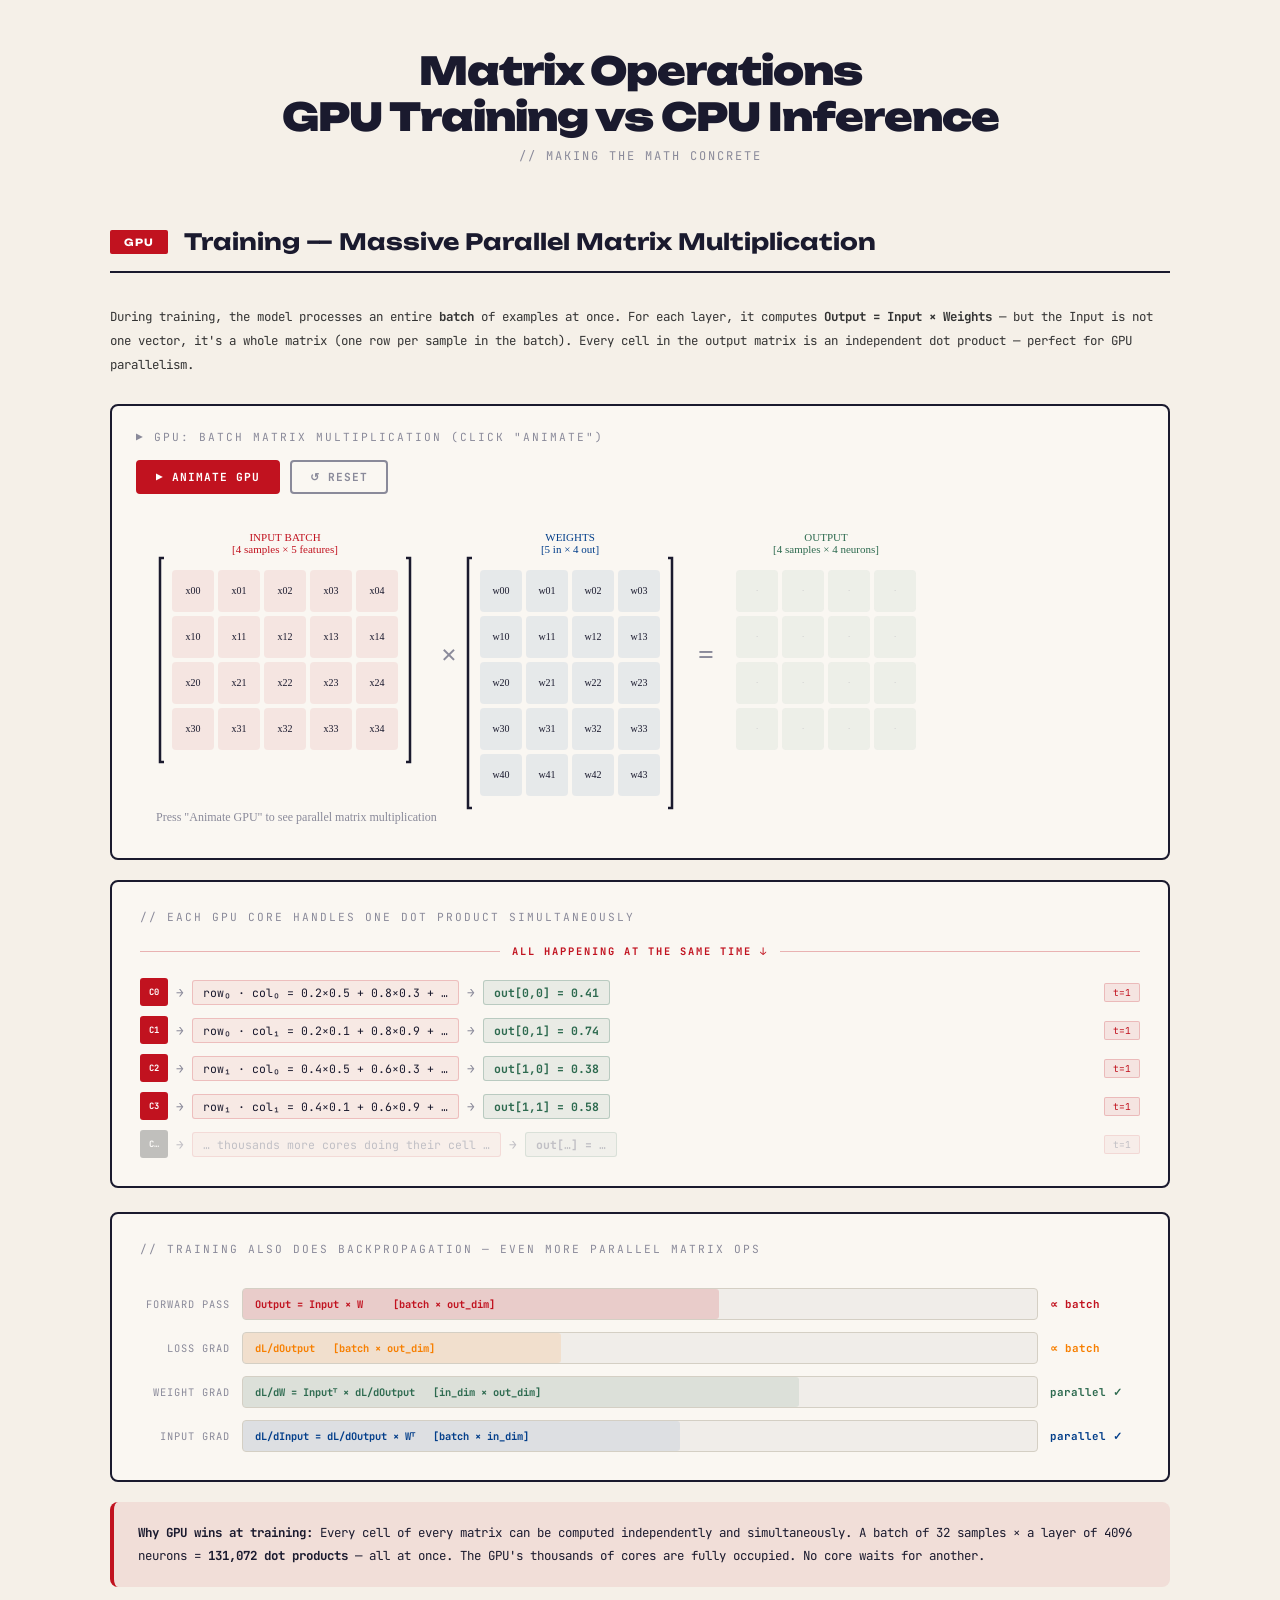
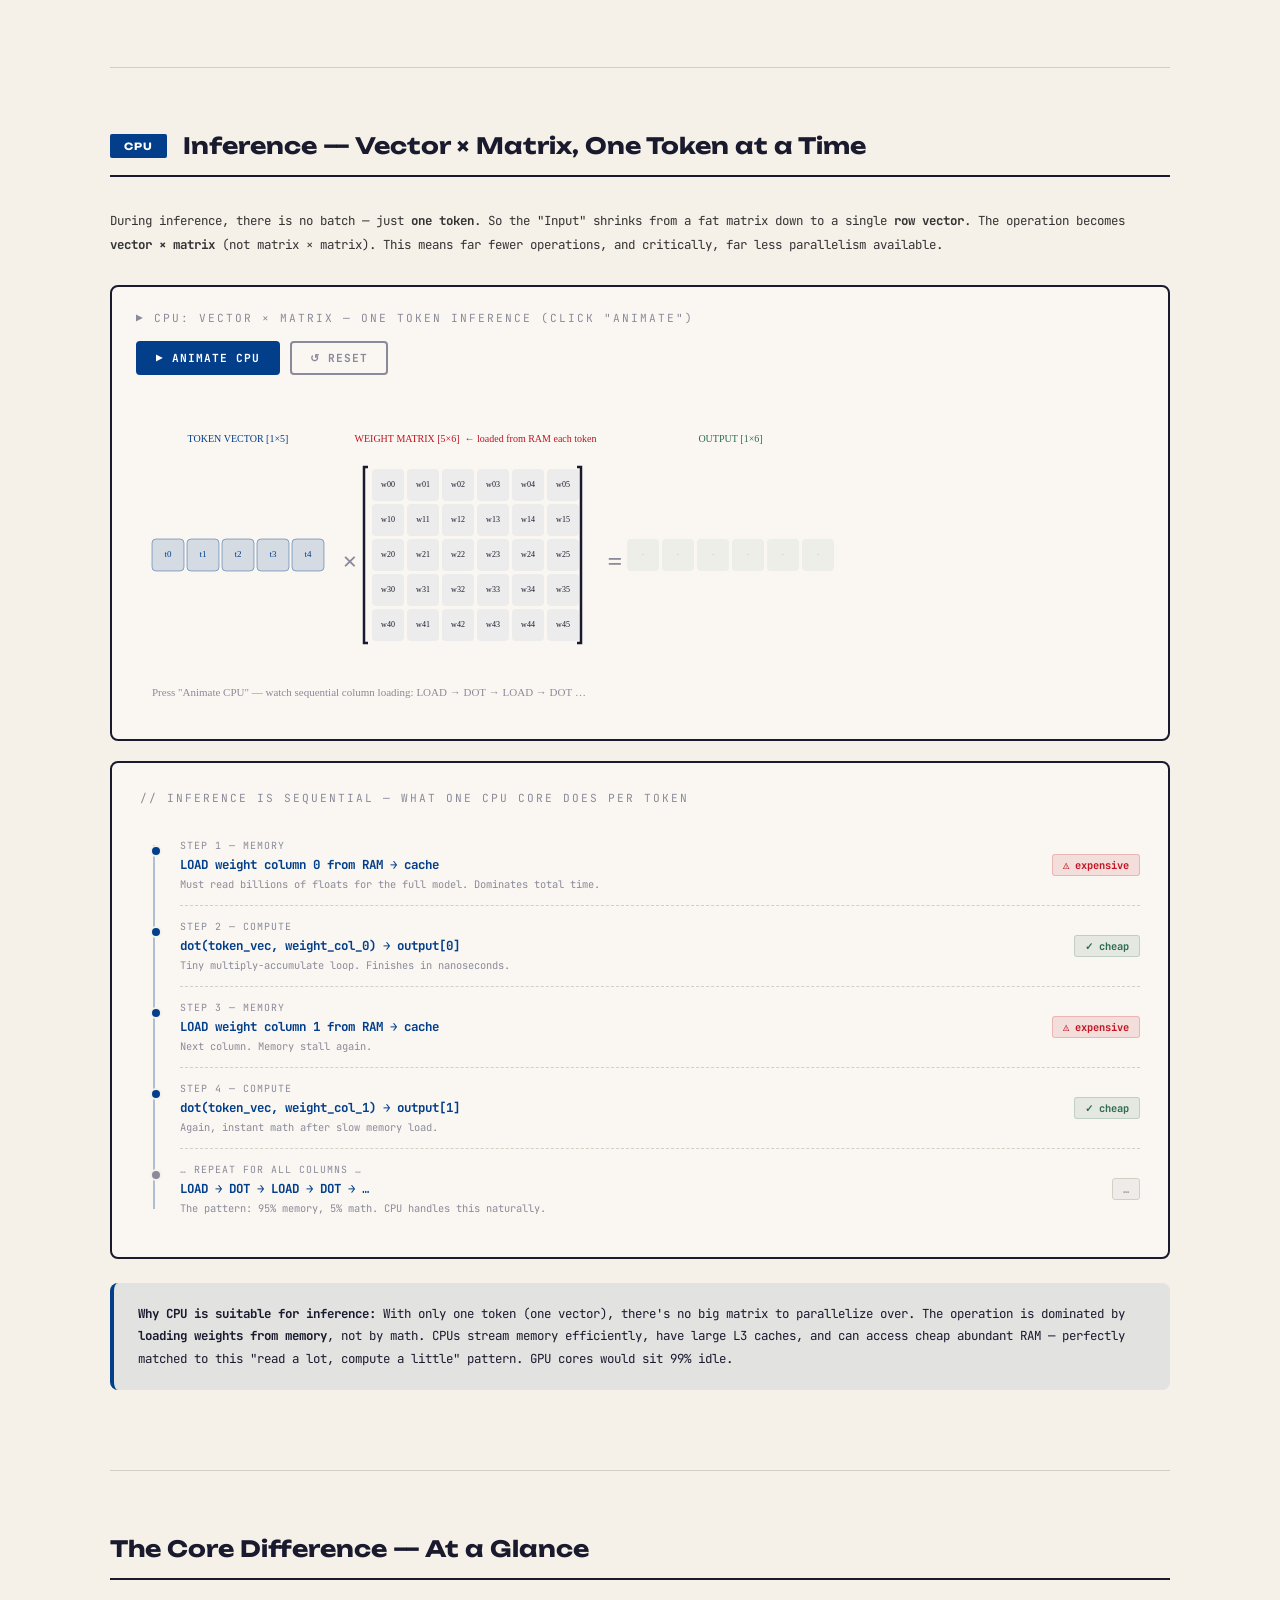
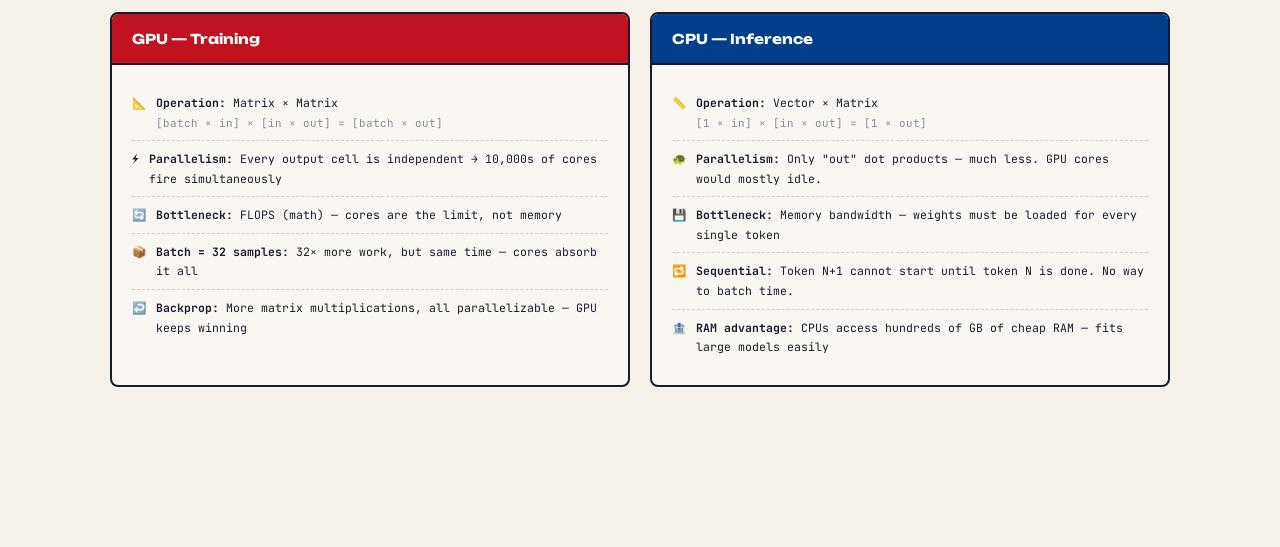
==== commit 1ab9d48f: "matrix oper diagram changed" ====
--- a/src/matrix_operations.html
+++ b/src/matrix_operations.html
@@ -6,6 +6,7 @@
 <title>Matrix Operations — GPU Training vs CPU Inference</title>
 <link href="https://fonts.googleapis.com/css2?family=JetBrains+Mono:wght@400;700&family=Unbounded:wght@400;700;900&display=swap" rel="stylesheet">
 <link rel="stylesheet" href="styles.css">
+</head>
 </head>
 <body>
 <div class="page">
@@ -477,6 +478,10 @@
 const VEC_LEN = 5;  // input vector size
 const W_COLS = 6;   // weight columns
 
+// CPU uses smaller cells so everything fits in 800px
+const CPU_CELL = 32;
+const CPU_GAP  = 3;
+
 function drawCPUFrame() {
   const W = cpuC.width, H = cpuC.height;
   cpuCtx.clearRect(0,0,W,H);
@@ -485,43 +490,37 @@
 
   const curWcol = cpuStep;
 
-  // Layout: all elements share the same vertical center
-  // Weight matrix is VEC_LEN rows tall — compute its total height
-  const matrixH = VEC_LEN * (CELL + GAP) - GAP;
-  const matrixW_total = W_COLS * (CELL + GAP) - GAP;
-  const vecW_total = VEC_LEN * (CELL + GAP) - GAP;
-  const outW_total = W_COLS * (CELL + GAP) - GAP;
-
-  // Reserve top 36px for labels, bottom 48px for annotations
+  const matrixH       = VEC_LEN * (CPU_CELL + CPU_GAP) - CPU_GAP;
+  const matrixW_total = W_COLS  * (CPU_CELL + CPU_GAP) - CPU_GAP;
+  const vecW_total    = VEC_LEN * (CPU_CELL + CPU_GAP) - CPU_GAP;
+  const outW_total    = W_COLS  * (CPU_CELL + CPU_GAP) - CPU_GAP;
+
   const usableTop = 50;
-  const usableH = H - usableTop - 50;
-  const centerY = usableTop + usableH / 2;
-
-  // Vector is 1 row tall — center it on centerY
-  const vecY = centerY - CELL / 2;
-
-  // Weight matrix — center vertically on centerY
+  const usableH   = H - usableTop - 50;
+  const centerY   = usableTop + usableH / 2;
+
+  const vecY    = centerY - CPU_CELL / 2;
   const matTopY = centerY - matrixH / 2;
 
-  // X positions
-  const vX = 16;
-  const opX = vX + vecW_total + 18;
-  const wX = opX + 28;
-  const eqX = wX + matrixW_total + PAD*2 + 18;
-  const outX = eqX + 28;
+  // X positions — calculated to fit within 800px
+  const vX   = 16;
+  const opX  = vX + vecW_total + 12;
+  const wX   = opX + 26;
+  const eqX  = wX + 10 + matrixW_total + 10 + 12;
+  const outX = eqX + 26;
 
   // ── Draw input vector (1 row, VEC_LEN cols) ──
   for (let i = 0; i < VEC_LEN; i++) {
-    let cx = vX + i * (CELL + GAP);
+    let cx = vX + i * (CPU_CELL + CPU_GAP);
     let cy = vecY;
     cpuCtx.fillStyle = 'rgba(2,62,138,0.15)';
-    cpuCtx.beginPath(); cpuCtx.roundRect(cx, cy, CELL, CELL, 4); cpuCtx.fill();
+    cpuCtx.beginPath(); cpuCtx.roundRect(cx, cy, CPU_CELL, CPU_CELL, 4); cpuCtx.fill();
     cpuCtx.strokeStyle = 'rgba(2,62,138,0.4)'; cpuCtx.lineWidth = 1;
     cpuCtx.stroke();
-    cpuCtx.font = '10px JetBrains Mono';
+    cpuCtx.font = '9px JetBrains Mono';
     cpuCtx.fillStyle = '#023e8a';
     cpuCtx.textAlign = 'center'; cpuCtx.textBaseline = 'middle';
-    cpuCtx.fillText(`t${i}`, cx + CELL/2, cy + CELL/2);
+    cpuCtx.fillText(`t${i}`, cx + CPU_CELL/2, cy + CPU_CELL/2);
   }
 
   // ── × sign — vertically centered ──
@@ -531,7 +530,6 @@
   cpuCtx.fillText('×', opX + 14, centerY + 8);
 
   // ── Draw weight matrix (VEC_LEN rows × W_COLS cols) ──
-  // Add brackets
   cpuCtx.strokeStyle = '#1a1a2e'; cpuCtx.lineWidth = 2.5;
   // left bracket
   cpuCtx.beginPath();
@@ -541,31 +539,31 @@
   cpuCtx.lineTo(wX + 6, matTopY + matrixH + 2);
   cpuCtx.stroke();
   // right bracket
-  let wRight = wX + matrixW_total + 8;
+  let wRight = wX + 10 + matrixW_total + 2;
   cpuCtx.beginPath();
   cpuCtx.moveTo(wRight - 4, matTopY - 2);
-  cpuCtx.lineTo(wRight, matTopY - 2);
-  cpuCtx.lineTo(wRight, matTopY + matrixH + 2);
+  cpuCtx.lineTo(wRight,     matTopY - 2);
+  cpuCtx.lineTo(wRight,     matTopY + matrixH + 2);
   cpuCtx.lineTo(wRight - 4, matTopY + matrixH + 2);
   cpuCtx.stroke();
 
   for (let r = 0; r < VEC_LEN; r++) {
     for (let c = 0; c < W_COLS; c++) {
-      let cx = wX + 8 + c * (CELL + GAP);
-      let cy = matTopY + r * (CELL + GAP);
+      let cx = wX + 10 + c * (CPU_CELL + CPU_GAP);
+      let cy = matTopY + r * (CPU_CELL + CPU_GAP);
       let isActive = c === curWcol && cpuStep >= 0;
 
       cpuCtx.fillStyle = isActive
         ? 'rgba(193,18,31,0.28)'
         : cpuDone.has(c) ? 'rgba(2,62,138,0.13)' : 'rgba(2,62,138,0.06)';
-      cpuCtx.beginPath(); cpuCtx.roundRect(cx, cy, CELL, CELL, 4); cpuCtx.fill();
+      cpuCtx.beginPath(); cpuCtx.roundRect(cx, cy, CPU_CELL, CPU_CELL, 4); cpuCtx.fill();
       if (isActive) {
         cpuCtx.strokeStyle = '#c1121f'; cpuCtx.lineWidth = 2; cpuCtx.stroke();
       }
-      cpuCtx.font = `${isActive ? 'bold ' : ''}9px JetBrains Mono`;
+      cpuCtx.font = `${isActive ? 'bold ' : ''}8px JetBrains Mono`;
       cpuCtx.fillStyle = isActive ? '#c1121f' : '#1a1a2e';
       cpuCtx.textAlign = 'center'; cpuCtx.textBaseline = 'middle';
-      cpuCtx.fillText(`w${r}${c}`, cx + CELL/2, cy + CELL/2);
+      cpuCtx.fillText(`w${r}${c}`, cx + CPU_CELL/2, cy + CPU_CELL/2);
     }
   }
 
@@ -577,32 +575,32 @@
 
   // ── Draw output vector (1 row, W_COLS cols) ──
   for (let c = 0; c < W_COLS; c++) {
-    let cx = outX + c * (CELL + GAP);
+    let cx = outX + c * (CPU_CELL + CPU_GAP);
     let cy = vecY;
     let isNow = c === curWcol && cpuStep >= 0;
     let isDone = cpuDone.has(c) || isNow;
     cpuCtx.fillStyle = isDone ? 'rgba(45,106,79,0.4)' : 'rgba(45,106,79,0.06)';
-    cpuCtx.beginPath(); cpuCtx.roundRect(cx, cy, CELL, CELL, 4); cpuCtx.fill();
+    cpuCtx.beginPath(); cpuCtx.roundRect(cx, cy, CPU_CELL, CPU_CELL, 4); cpuCtx.fill();
     if (isNow) { cpuCtx.strokeStyle = '#2d6a4f'; cpuCtx.lineWidth = 2; cpuCtx.stroke(); }
-    cpuCtx.font = `${isNow ? 'bold ' : ''}9px JetBrains Mono`;
+    cpuCtx.font = `${isNow ? 'bold ' : ''}8px JetBrains Mono`;
     cpuCtx.fillStyle = isDone ? '#2d6a4f' : '#bbb';
     cpuCtx.textAlign = 'center'; cpuCtx.textBaseline = 'middle';
-    cpuCtx.fillText(isDone ? `o${c}` : '·', cx + CELL/2, cy + CELL/2);
+    cpuCtx.fillText(isDone ? `o${c}` : '·', cx + CPU_CELL/2, cy + CPU_CELL/2);
   }
 
-  // ── Labels (above each element) ──
+  // ── Labels ──
   cpuCtx.font = '10px JetBrains Mono';
-  const labelY = usableTop - 4;
+  const labelY = usableTop - 6;
 
   cpuCtx.fillStyle = '#023e8a';
   cpuCtx.textAlign = 'center';
-  cpuCtx.fillText('TOKEN VECTOR  [1 × 5]', vX + vecW_total/2, labelY);
+  cpuCtx.fillText('TOKEN VECTOR [1×5]', vX + vecW_total/2, labelY);
 
   cpuCtx.fillStyle = '#c1121f';
-  cpuCtx.fillText('WEIGHT MATRIX  [5 × 6]  ← loaded from RAM each token', wX + 8 + matrixW_total/2, labelY);
+  cpuCtx.fillText('WEIGHT MATRIX [5×6]  ← loaded from RAM each token', wX + 10 + matrixW_total/2, labelY);
 
   cpuCtx.fillStyle = '#2d6a4f';
-  cpuCtx.fillText('OUTPUT  [1 × 6]', outX + outW_total/2, labelY);
+  cpuCtx.fillText('OUTPUT [1×6]', outX + outW_total/2, labelY);
 
   // ── Bottom annotations ──
   const annY = H - 30;
